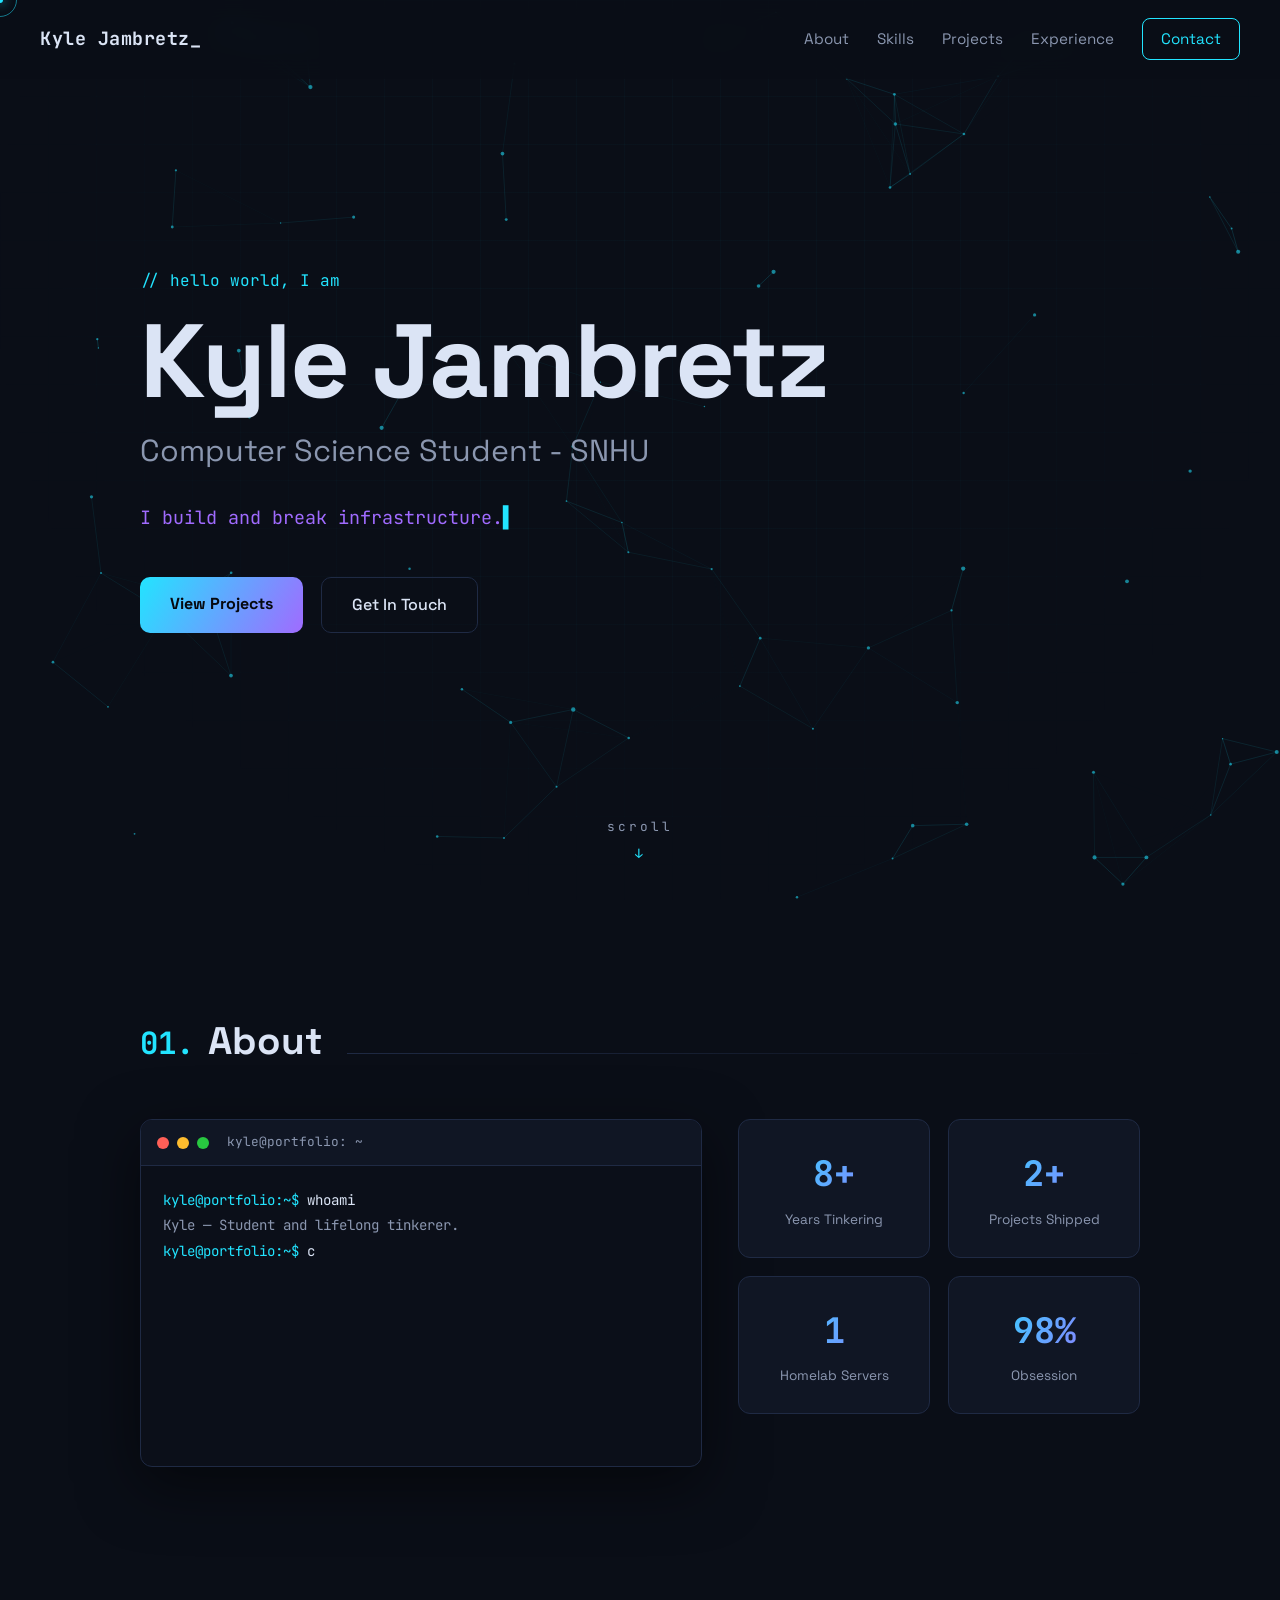
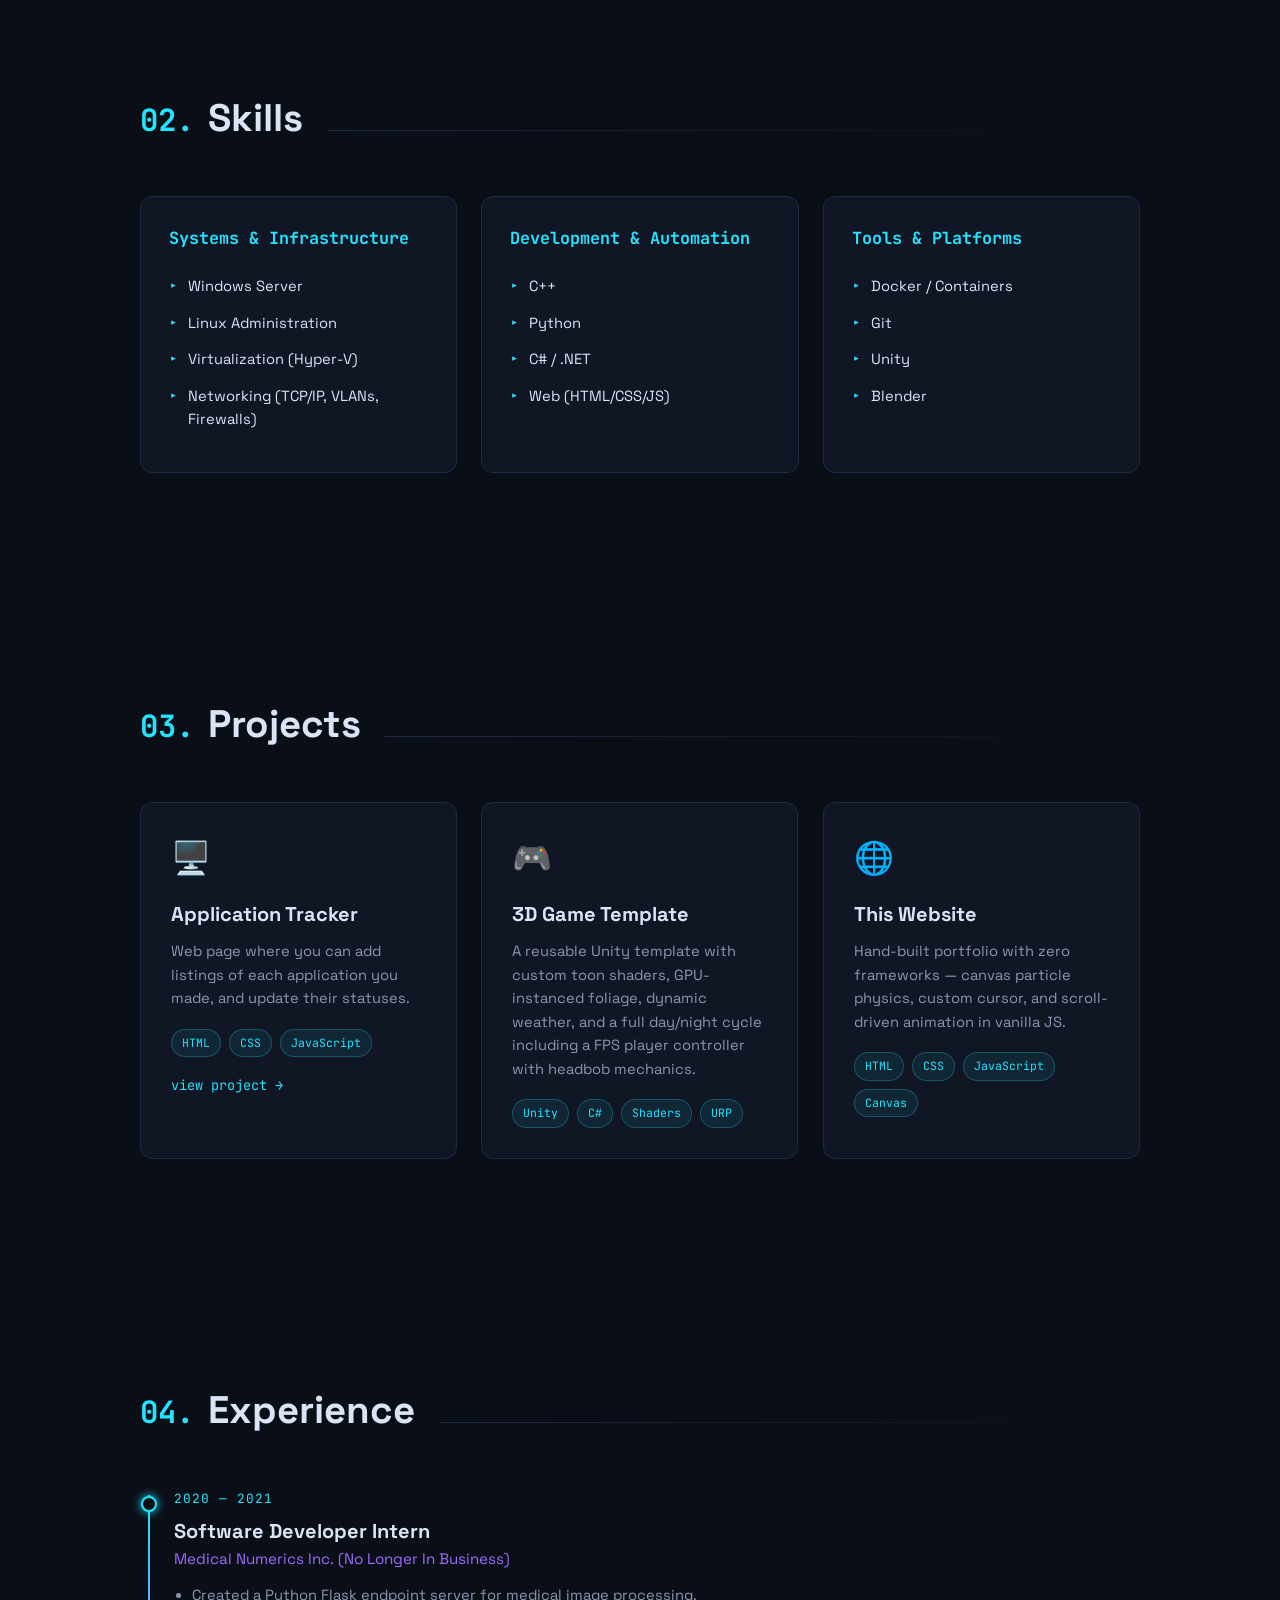
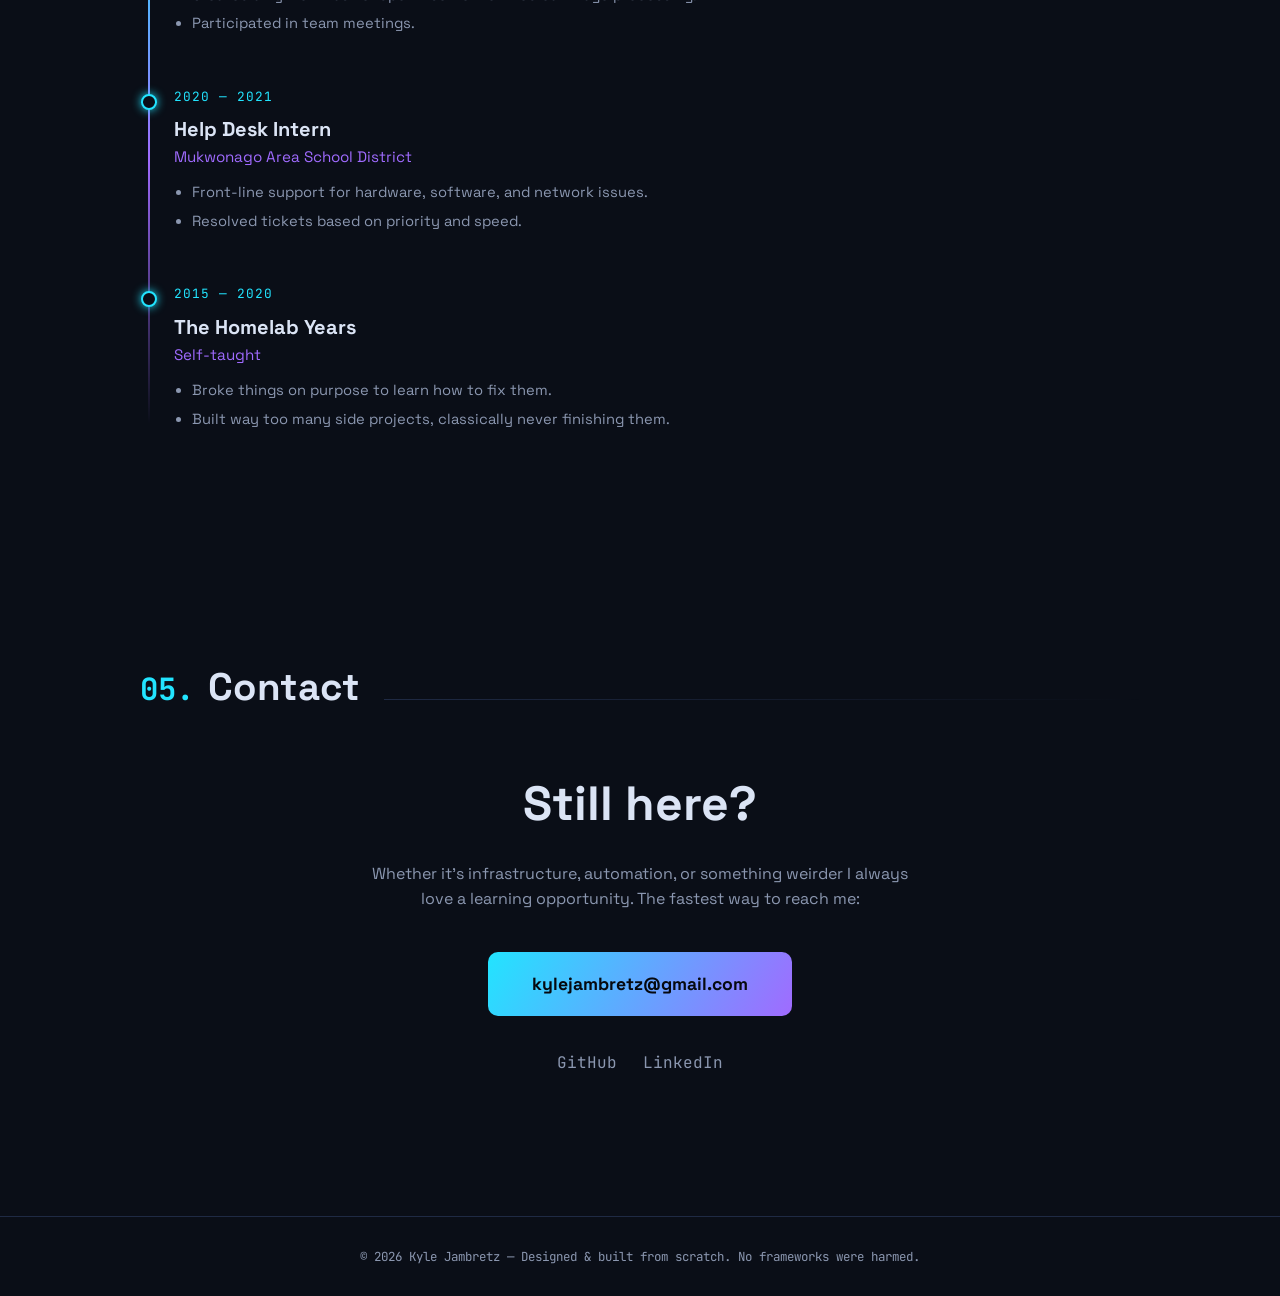
==== index.html @ 8f43ff61 "Fixed project structure" ====
<!DOCTYPE html>
<html lang="en">
<head>
  <meta charset="UTF-8">
  <meta name="viewport" content="width=device-width, initial-scale=1.0">
  <title>Portfolio — IT Student</title>
  <meta name="description" content="IT Student.">
  <link rel="preconnect" href="https://fonts.googleapis.com">
  <link rel="preconnect" href="https://fonts.gstatic.com" crossorigin>
  <link href="https://fonts.googleapis.com/css2?family=Space+Grotesk:wght@400;500;700&family=JetBrains+Mono:wght@400;700&display=swap" rel="stylesheet">
  <link rel="stylesheet" href="css/style.css">
</head>
<body>

  <canvas id="particle-canvas" aria-hidden="true"></canvas>

  <div class="cursor-dot" aria-hidden="true"></div>
  <div class="cursor-ring" aria-hidden="true"></div>

  <div class="scroll-progress" aria-hidden="true"></div>

  <header class="nav">
    <a href="#hero" class="nav__logo glitch" data-text="">&nbsp;</a>
    <nav class="nav__links">
      <a href="#about">About</a>
      <a href="#skills">Skills</a>
      <a href="#projects">Projects</a>
      <a href="#experience">Experience</a>
      <a href="#contact" class="nav__cta">Contact</a>
    </nav>
    <button class="nav__burger" aria-label="Menu"><span></span><span></span><span></span></button>
  </header>

  <main>

    <section id="hero" class="hero">
      <p class="hero__pre mono reveal">// hello world, I am</p>
      <h1 class="hero__name glitch reveal" data-text=""></h1>
      <p class="hero__role reveal"></p>
      <p class="hero__tagline mono reveal"><span id="scramble-text"></span><span class="caret">▌</span></p>
      <div class="hero__actions reveal">
        <a href="#projects" class="btn btn--primary magnetic">View Projects</a>
        <a href="#contact" class="btn btn--ghost magnetic">Get In Touch</a>
      </div>
      <a href="#about" class="hero__scroll-hint mono" aria-label="Scroll down">scroll<span class="hero__arrow">↓</span></a>
    </section>

    <section id="about" class="section">
      <h2 class="section__title reveal"><span class="mono section__num">01.</span> About</h2>
      <div class="about__grid">
        <div class="terminal reveal" id="terminal">
          <div class="terminal__bar">
            <span class="terminal__dot terminal__dot--r"></span>
            <span class="terminal__dot terminal__dot--y"></span>
            <span class="terminal__dot terminal__dot--g"></span>
            <span class="terminal__title mono">kyle@portfolio: ~</span>
          </div>
          <div class="terminal__body mono" id="terminal-body"></div>
        </div>
        <div class="stats reveal" id="stats"></div>
      </div>
    </section>

    <section id="skills" class="section">
      <h2 class="section__title reveal"><span class="mono section__num">02.</span> Skills</h2>
      <div class="skills__grid" id="skills-grid"></div>
    </section>

    <section id="projects" class="section">
      <h2 class="section__title reveal"><span class="mono section__num">03.</span> Projects</h2>
      <div class="projects__grid" id="projects-grid"></div>
    </section>

    <section id="experience" class="section">
      <h2 class="section__title reveal"><span class="mono section__num">04.</span> Experience</h2>
      <div class="timeline" id="timeline"></div>
    </section>

    <section id="contact" class="section section--contact">
      <h2 class="section__title reveal"><span class="mono section__num">05.</span> Contact</h2>
      <h3 class="contact__heading reveal" id="contact-heading"></h3>
      <p class="contact__blurb reveal" id="contact-blurb"></p>
      <a class="btn btn--primary btn--big magnetic reveal" id="contact-email" href="#"></a>
      <div class="contact__links reveal" id="contact-links"></div>
    </section>

  </main>

  <footer class="footer mono" id="footer"></footer>

  <script src="js/data.js"></script>
  <script src="js/main.js"></script>
</body>
</html>
---- css/style.css ----
:root {
  --bg:        #0a0e17;
  --bg-soft:   #101624;   /* cards/panels */
  --bg-softer: #161e30;
  --line:      #1f2a44;   /* borders */
  --text:      #dbe4f5;
  --text-dim:  #8b97b0;
  --accent:    #22e4ff;   /* the cyan */
  --accent-2:  #a06bff;   /* the purple */
  --accent-3:  #ff5c87;   /* only used for the glitch effect */
  --font-main: 'Space Grotesk', system-ui, sans-serif;
  --font-mono: 'JetBrains Mono', ui-monospace, monospace;
  --radius: 12px;
  --max-w: 1080px;
}

* { margin: 0; padding: 0; box-sizing: border-box; }

html { scroll-behavior: smooth; }

body {
  background: var(--bg);
  color: var(--text);
  font-family: var(--font-main);
  line-height: 1.6;
  overflow-x: hidden;
  cursor: none; /* using the custom cursor instead */
}

/* normal cursor on touch devices */
@media (hover: none) {
  body { cursor: auto; }
  .cursor-dot, .cursor-ring { display: none; }
}

.mono { font-family: var(--font-mono); }

a { color: var(--accent); text-decoration: none; }

::selection { background: var(--accent); color: var(--bg); }

/* faint grid overlay in the backgorund, fades out towards the edges */
body::before {
  content: "";
  position: fixed;
  inset: 0;
  pointer-events: none;
  z-index: 1;
  background-image:
    linear-gradient(rgba(34, 228, 255, 0.025) 1px, transparent 1px),
    linear-gradient(90deg, rgba(34, 228, 255, 0.025) 1px, transparent 1px);
  background-size: 48px 48px;
  mask-image: radial-gradient(ellipse at 50% 30%, black 30%, transparent 75%);
  -webkit-mask-image: radial-gradient(ellipse at 50% 30%, black 30%, transparent 75%);
}

#particle-canvas {
  position: fixed;
  inset: 0;
  z-index: 0;
}

main, .nav, .footer { position: relative; z-index: 2; }

/* cursor */
.cursor-dot, .cursor-ring {
  position: fixed;
  top: 0; left: 0;
  pointer-events: none;
  z-index: 9999;
  border-radius: 50%;
  transform: translate(-50%, -50%);
}
.cursor-dot {
  width: 6px; height: 6px;
  background: var(--accent);
  box-shadow: 0 0 12px var(--accent);
}
.cursor-ring {
  width: 34px; height: 34px;
  border: 1px solid rgba(34, 228, 255, 0.5);
  transition: width .25s ease, height .25s ease, border-color .25s ease, background .25s ease;
}
.cursor-ring.is-hovering {
  width: 56px; height: 56px;
  border-color: var(--accent-2);
  background: rgba(160, 107, 255, 0.08);
}

.scroll-progress {
  position: fixed;
  top: 0; left: 0;
  height: 3px;
  width: 0%;
  z-index: 100;
  background: linear-gradient(90deg, var(--accent), var(--accent-2));
  box-shadow: 0 0 10px var(--accent);
}

/* nav */
.nav {
  position: fixed;
  top: 0; left: 0; right: 0;
  z-index: 50;
  display: flex;
  align-items: center;
  justify-content: space-between;
  padding: 18px 40px;
  background: rgba(10, 14, 23, 0.72);
  backdrop-filter: blur(12px);
  border-bottom: 1px solid transparent;
  transition: border-color .3s ease;
}
.nav.is-scrolled { border-bottom-color: var(--line); }

.nav__logo {
  font-family: var(--font-mono);
  font-weight: 700;
  font-size: 1.15rem;
  color: var(--text);
  letter-spacing: .5px;
}

.nav__links { display: flex; gap: 28px; align-items: center; }
.nav__links a {
  color: var(--text-dim);
  font-size: .95rem;
  transition: color .2s ease;
}
.nav__links a:hover { color: var(--accent); }

.nav__cta {
  padding: 8px 18px;
  border: 1px solid var(--accent);
  border-radius: 8px;
  color: var(--accent) !important;
  transition: background .2s ease, box-shadow .2s ease;
}
.nav__cta:hover {
  background: rgba(34, 228, 255, 0.1);
  box-shadow: 0 0 18px rgba(34, 228, 255, 0.35);
}

.nav__burger { display: none; }

/* hero */
.hero {
  min-height: 100vh;
  display: flex;
  flex-direction: column;
  justify-content: center;
  padding: 0 40px;
  max-width: var(--max-w);
  margin: 0 auto;
  position: relative;
}

.hero__pre { color: var(--accent); margin-bottom: 14px; font-size: 1rem; }

.hero__name {
  font-size: clamp(3rem, 9vw, 6.5rem);
  font-weight: 700;
  line-height: 1.05;
  letter-spacing: -2px;
}

.hero__role {
  font-size: clamp(1.2rem, 3vw, 1.9rem);
  color: var(--text-dim);
  margin-top: 10px;
}

.hero__tagline {
  margin-top: 28px;
  font-size: clamp(.95rem, 2vw, 1.15rem);
  color: var(--accent-2);
  min-height: 1.6em; /* stops the layout jumping while the text scrambles */
}

.caret { animation: blink 1s step-end infinite; color: var(--accent); }
@keyframes blink { 50% { opacity: 0; } }

.hero__actions { display: flex; gap: 18px; margin-top: 44px; flex-wrap: wrap; }

.hero__scroll-hint {
  position: absolute;
  bottom: 36px;
  left: 50%;
  transform: translateX(-50%);
  color: var(--text-dim);
  font-size: .8rem;
  letter-spacing: 3px;
  display: flex;
  flex-direction: column;
  align-items: center;
  gap: 6px;
}
.hero__arrow { animation: bob 1.6s ease-in-out infinite; color: var(--accent); }
@keyframes bob { 50% { transform: translateY(7px); } }

/* glitch on hover, two clipped copies of the text offset in different colors */
.glitch { position: relative; display: inline-block; }
.glitch::before, .glitch::after {
  content: attr(data-text);
  position: absolute;
  inset: 0;
  opacity: 0;
  pointer-events: none;
}
.glitch:hover::before {
  opacity: .85;
  color: var(--accent);
  animation: glitch-a .32s steps(2) infinite;
}
.glitch:hover::after {
  opacity: .85;
  color: var(--accent-3);
  animation: glitch-b .32s steps(2) infinite reverse;
}
@keyframes glitch-a {
  0%   { clip-path: inset(20% 0 60% 0); transform: translate(-4px, -2px); }
  50%  { clip-path: inset(60% 0 10% 0); transform: translate(4px, 2px); }
  100% { clip-path: inset(40% 0 40% 0); transform: translate(-2px, 1px); }
}
@keyframes glitch-b {
  0%   { clip-path: inset(50% 0 30% 0); transform: translate(4px, 2px); }
  50%  { clip-path: inset(10% 0 70% 0); transform: translate(-4px, -2px); }
  100% { clip-path: inset(30% 0 50% 0); transform: translate(2px, -1px); }
}

/* buttons */
.btn {
  display: inline-block;
  padding: 14px 30px;
  border-radius: 10px;
  font-weight: 500;
  font-size: 1rem;
  transition: transform .15s ease, box-shadow .25s ease, background .25s ease;
  will-change: transform;
}
.btn--primary {
  background: linear-gradient(120deg, var(--accent), var(--accent-2));
  color: #06090f;
  font-weight: 700;
}
.btn--primary:hover { box-shadow: 0 0 28px rgba(34, 228, 255, 0.45); }
.btn--ghost {
  border: 1px solid var(--line);
  color: var(--text);
}
.btn--ghost:hover { border-color: var(--accent); color: var(--accent); }
.btn--big { padding: 18px 44px; font-size: 1.1rem; }

/* sections */
.section {
  max-width: var(--max-w);
  margin: 0 auto;
  padding: 110px 40px;
}

.section__title {
  font-size: clamp(1.7rem, 4vw, 2.4rem);
  margin-bottom: 48px;
  display: flex;
  align-items: baseline;
  gap: 14px;
}
.section__title::after {
  content: "";
  flex: 1;
  height: 1px;
  background: linear-gradient(90deg, var(--line), transparent);
  margin-left: 10px;
}
.section__num { color: var(--accent); font-size: .8em; }

/* fade in when scrolled into view, js adds is-visible */
.reveal {
  opacity: 0;
  transform: translateY(28px);
  transition: opacity .7s ease, transform .7s ease;
}
.reveal.is-visible { opacity: 1; transform: none; }

/* about - terminal + stat cards */
.about__grid {
  display: grid;
  grid-template-columns: 1.4fr 1fr;
  gap: 36px;
  align-items: start;
}

.terminal {
  background: #0b0f19;
  border: 1px solid var(--line);
  border-radius: var(--radius);
  overflow: hidden;
  box-shadow: 0 18px 60px rgba(0, 0, 0, 0.5);
}
.terminal__bar {
  display: flex;
  align-items: center;
  gap: 8px;
  padding: 12px 16px;
  background: var(--bg-soft);
  border-bottom: 1px solid var(--line);
}
.terminal__dot { width: 12px; height: 12px; border-radius: 50%; }
.terminal__dot--r { background: #ff5f57; }
.terminal__dot--y { background: #febc2e; }
.terminal__dot--g { background: #28c840; }
.terminal__title { margin-left: 10px; color: var(--text-dim); font-size: .8rem; }

.terminal__body {
  padding: 22px;
  font-size: .88rem;
  min-height: 300px;
  line-height: 1.8;
}
.terminal__body .t-prompt { color: var(--accent); }
.terminal__body .t-cmd    { color: var(--text); }
.terminal__body .t-out    { color: var(--text-dim); display: block; }

.stats {
  display: grid;
  grid-template-columns: 1fr 1fr;
  gap: 18px;
}
.stat {
  background: var(--bg-soft);
  border: 1px solid var(--line);
  border-radius: var(--radius);
  padding: 26px 20px;
  text-align: center;
  transition: border-color .25s ease, transform .25s ease;
}
.stat:hover { border-color: var(--accent); transform: translateY(-4px); }
.stat__value {
  font-family: var(--font-mono);
  font-size: 2.2rem;
  font-weight: 700;
  background: linear-gradient(120deg, var(--accent), var(--accent-2));
  -webkit-background-clip: text;
  background-clip: text;
  color: transparent;
}
.stat__label { color: var(--text-dim); font-size: .85rem; margin-top: 6px; }

/* skills */
.skills__grid {
  display: grid;
  grid-template-columns: repeat(auto-fit, minmax(290px, 1fr));
  gap: 24px;
}

.skill-group {
  background: var(--bg-soft);
  border: 1px solid var(--line);
  border-radius: var(--radius);
  padding: 28px;
  transition: border-color .25s ease;
}
.skill-group:hover { border-color: var(--accent-2); }
.skill-group__title {
  font-size: 1.05rem;
  margin-bottom: 22px;
  color: var(--accent);
  font-family: var(--font-mono);
}

.skill {
  display: flex;
  align-items: baseline;
  gap: 10px;
  font-size: .92rem;
  margin-bottom: 12px;
}
.skill__marker { color: var(--accent); }

/* project cards */
.projects__grid {
  display: grid;
  grid-template-columns: repeat(auto-fit, minmax(300px, 1fr));
  gap: 24px;
}

.card {
  position: relative;
  background: var(--bg-soft);
  border: 1px solid var(--line);
  border-radius: var(--radius);
  padding: 30px;
  overflow: hidden;
  transform-style: preserve-3d;
  transition: border-color .25s ease, box-shadow .25s ease;
  will-change: transform;
}
.card:hover {
  border-color: var(--accent);
  box-shadow: 0 20px 50px rgba(0, 0, 0, 0.45), 0 0 30px rgba(34, 228, 255, 0.08);
}

/* the light spot that follows the mouse, js sets left/top */
.card__glare {
  position: absolute;
  width: 240px; height: 240px;
  border-radius: 50%;
  background: radial-gradient(circle, rgba(34, 228, 255, 0.14), transparent 65%);
  pointer-events: none;
  transform: translate(-50%, -50%);
  opacity: 0;
  transition: opacity .3s ease;
}
.card:hover .card__glare { opacity: 1; }

.card__icon { font-size: 2rem; }
.card__title { font-size: 1.25rem; margin: 14px 0 10px; }
.card__desc { color: var(--text-dim); font-size: .92rem; }

.card__tags { display: flex; flex-wrap: wrap; gap: 8px; margin-top: 18px; }
.card__tag {
  font-family: var(--font-mono);
  font-size: .72rem;
  color: var(--accent);
  background: rgba(34, 228, 255, 0.08);
  border: 1px solid rgba(34, 228, 255, 0.25);
  padding: 4px 10px;
  border-radius: 20px;
}

.card__link {
  display: inline-block;
  margin-top: 18px;
  font-family: var(--font-mono);
  font-size: .85rem;
}
.card__link:hover { text-decoration: underline; }

/* experience timeline */
.timeline {
  position: relative;
  padding-left: 34px;
}
.timeline::before {
  content: "";
  position: absolute;
  left: 8px; top: 6px; bottom: 6px;
  width: 2px;
  background: linear-gradient(180deg, var(--accent), var(--accent-2), transparent);
}

.tl-item { position: relative; padding-bottom: 46px; }
.tl-item:last-child { padding-bottom: 0; }
.tl-item::before {
  /* the dot on the line */
  content: "";
  position: absolute;
  left: -33px; top: 7px;
  width: 12px; height: 12px;
  border-radius: 50%;
  background: var(--bg);
  border: 2px solid var(--accent);
  box-shadow: 0 0 10px var(--accent);
}

.tl-item__period {
  font-family: var(--font-mono);
  font-size: .8rem;
  color: var(--accent);
  letter-spacing: 1px;
}
.tl-item__title { font-size: 1.25rem; margin-top: 6px; }
.tl-item__place { color: var(--accent-2); font-size: .95rem; }
.tl-item__points { margin-top: 12px; padding-left: 18px; color: var(--text-dim); font-size: .92rem; }
.tl-item__points li { margin-bottom: 5px; }

/* contact + footer */
.section--contact { text-align: center; padding-bottom: 140px; }
.contact__heading { font-size: clamp(1.8rem, 5vw, 3rem); margin-bottom: 18px; }
.contact__blurb {
  color: var(--text-dim);
  max-width: 560px;
  margin: 0 auto 40px;
}
.contact__links {
  display: flex;
  justify-content: center;
  gap: 26px;
  margin-top: 34px;
}
.contact__links a {
  font-family: var(--font-mono);
  color: var(--text-dim);
  transition: color .2s ease;
}
.contact__links a:hover { color: var(--accent); }

.footer {
  text-align: center;
  padding: 30px;
  color: var(--text-dim);
  font-size: .78rem;
  border-top: 1px solid var(--line);
}

/* mobile */
@media (max-width: 860px) {
  .about__grid { grid-template-columns: 1fr; }
}

@media (max-width: 680px) {
  .nav { padding: 14px 20px; }
  .nav__links {
    position: fixed;
    inset: 0;
    background: rgba(10, 14, 23, 0.97);
    flex-direction: column;
    justify-content: center;
    gap: 34px;
    font-size: 1.3rem;
    transform: translateX(100%);
    transition: transform .3s ease;
  }
  .nav__links.is-open { transform: none; }

  .nav__burger {
    display: flex;
    flex-direction: column;
    gap: 5px;
    background: none;
    border: none;
    cursor: pointer;
    z-index: 60;
    padding: 6px;
  }
  .nav__burger span {
    width: 24px; height: 2px;
    background: var(--text);
    transition: transform .3s ease, opacity .3s ease;
  }
  .nav__burger.is-open span:nth-child(1) { transform: translateY(7px) rotate(45deg); }
  .nav__burger.is-open span:nth-child(2) { opacity: 0; }
  .nav__burger.is-open span:nth-child(3) { transform: translateY(-7px) rotate(-45deg); }

  .section { padding: 80px 20px; }
  .hero { padding: 0 20px; }
}

@media (prefers-reduced-motion: reduce) {
  *, *::before, *::after {
    animation-duration: .01ms !important;
    transition-duration: .01ms !important;
  }
  .reveal { opacity: 1; transform: none; }
  html { scroll-behavior: auto; }
}
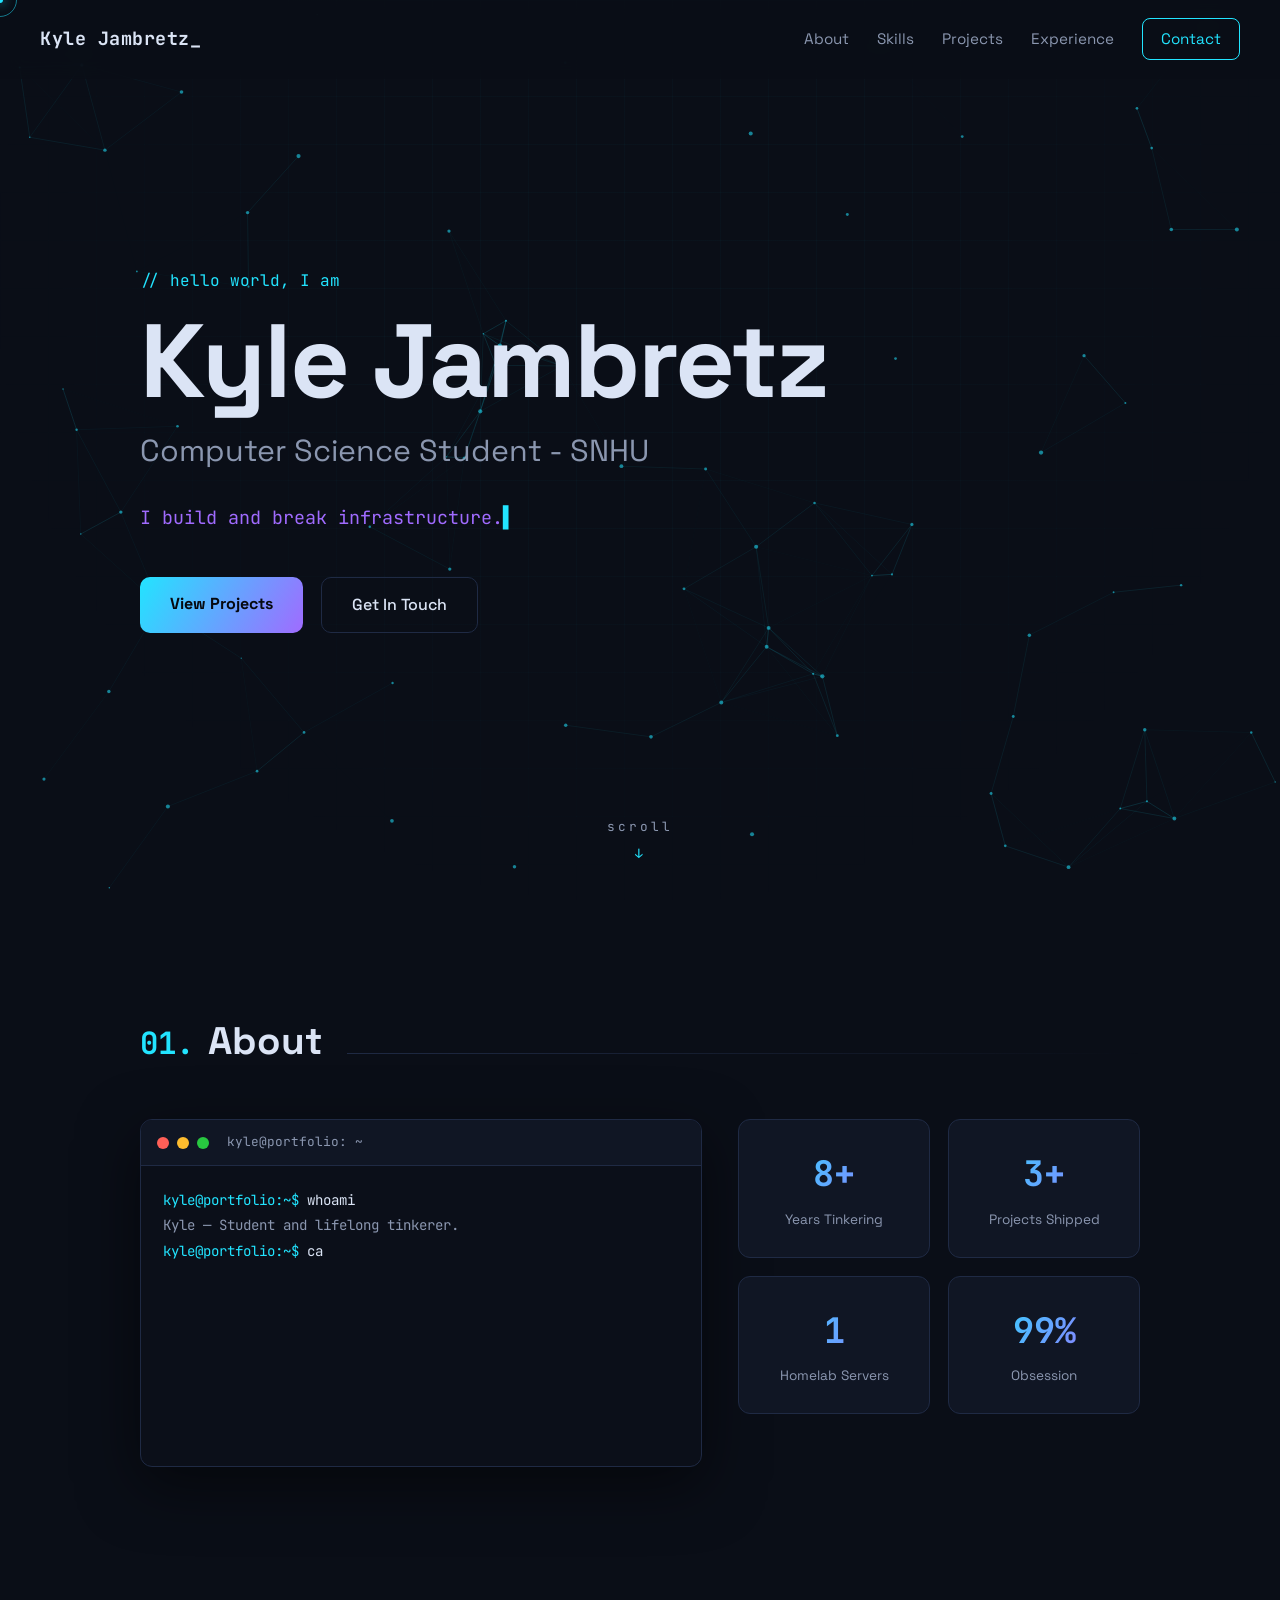
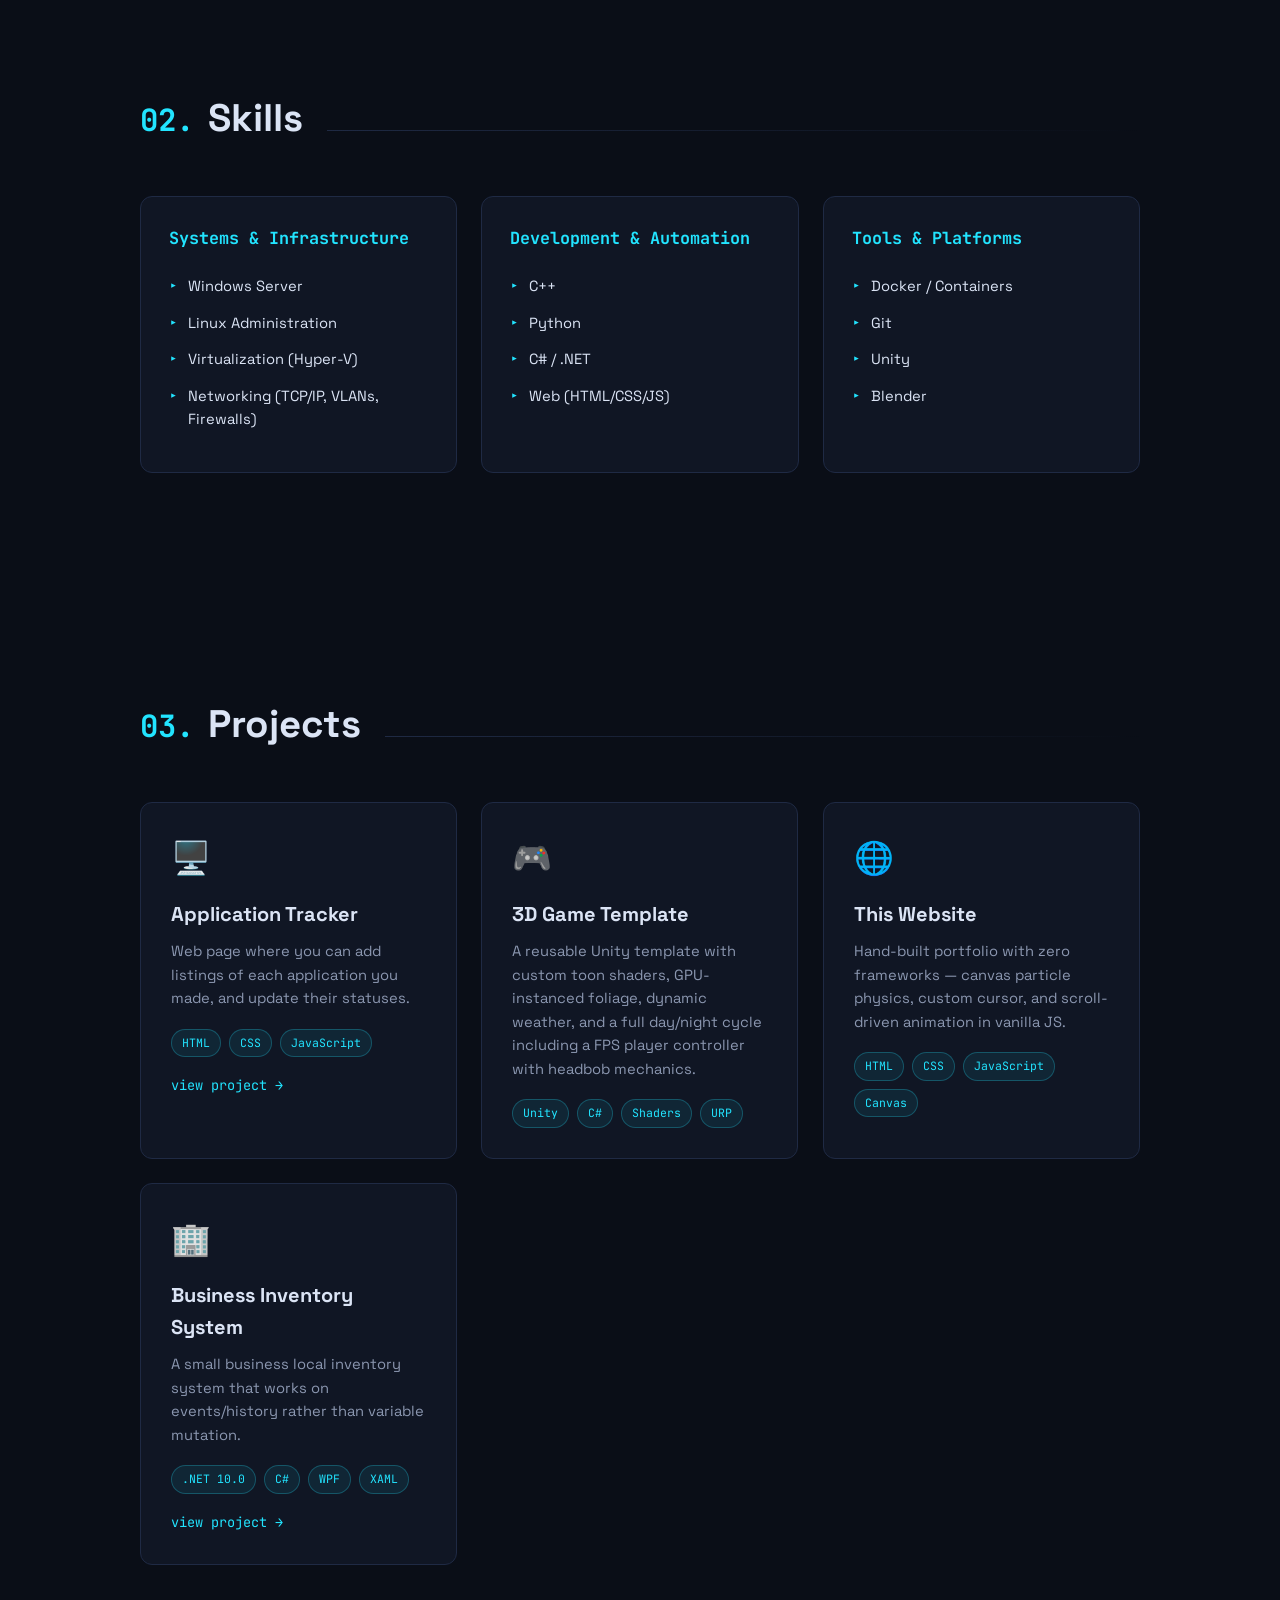
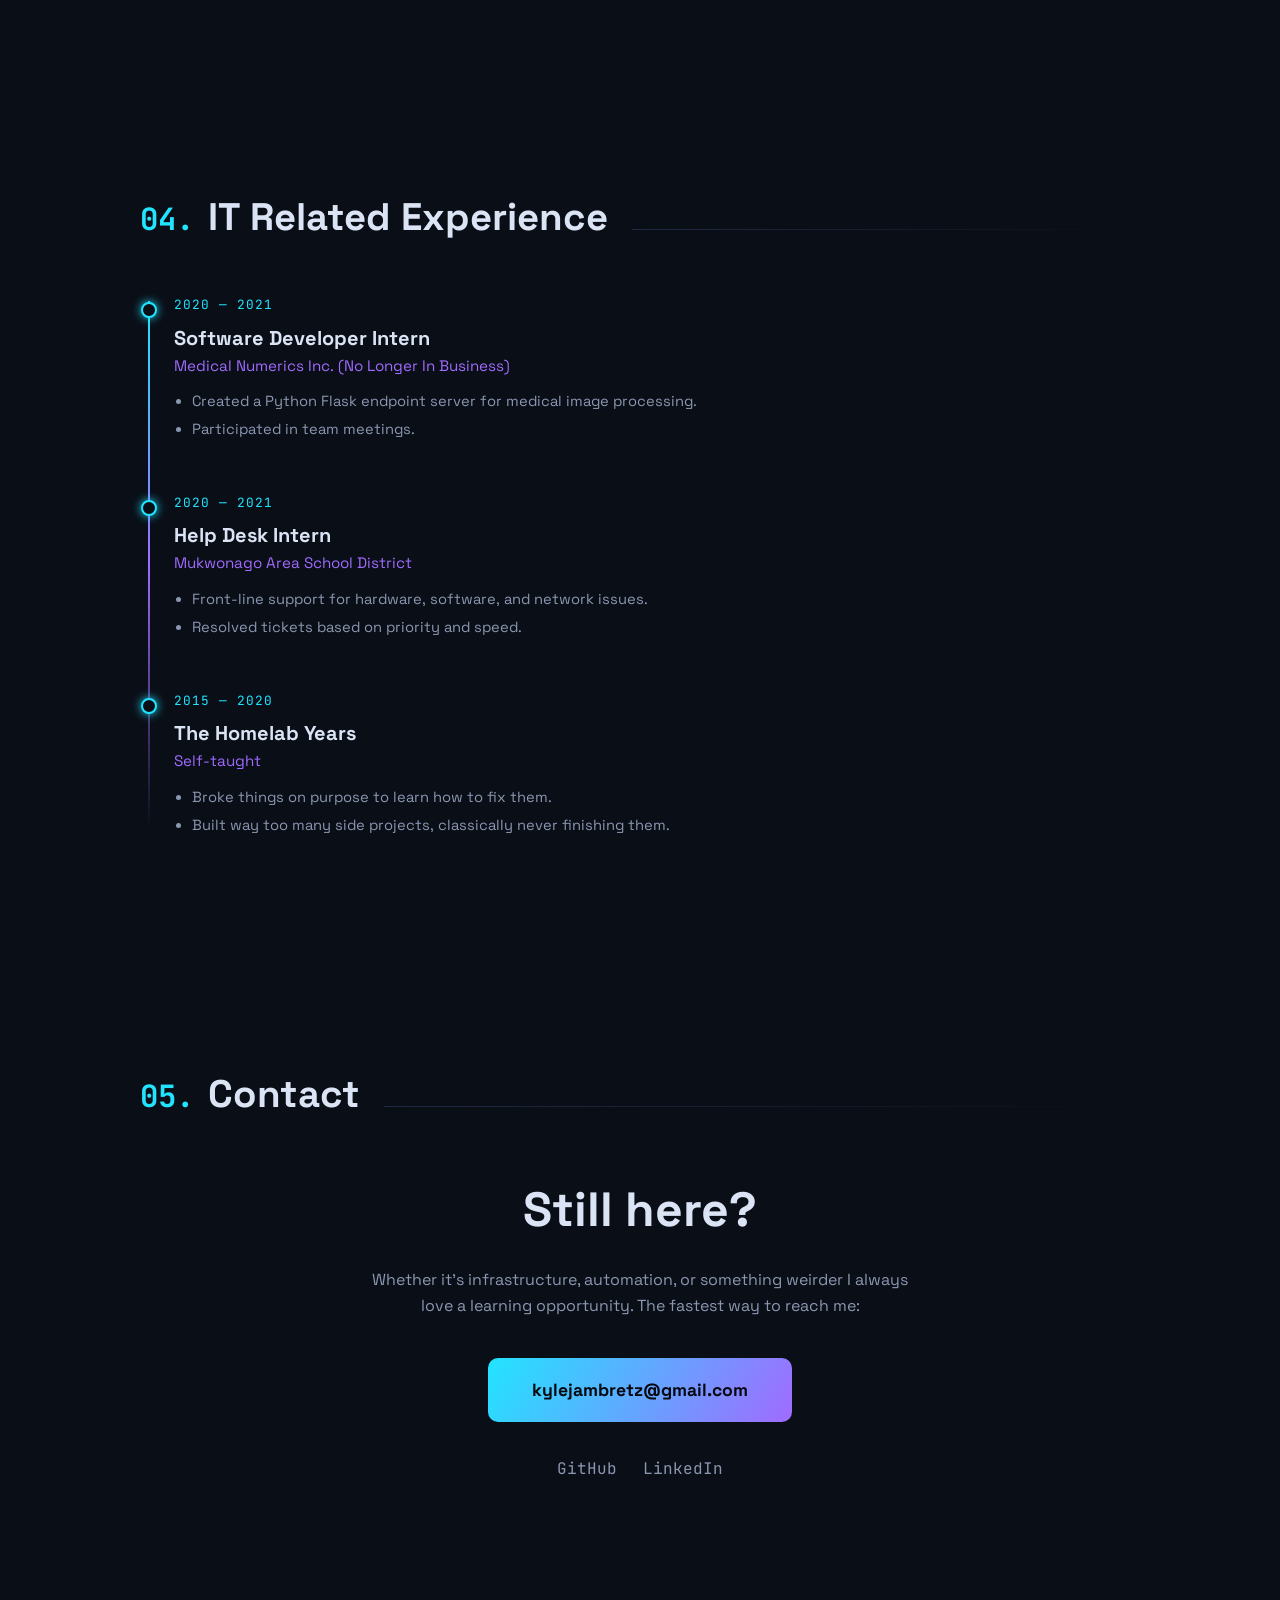
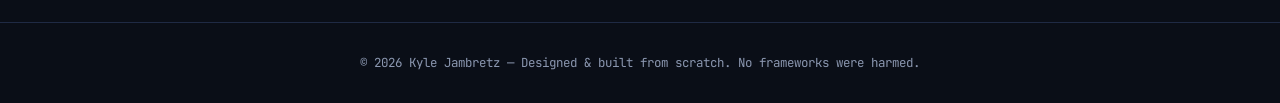
==== commit a7e1ce6f: "Update experience section title to include 'IT Related'" ====
--- a/index.html
+++ b/index.html
@@ -72,7 +72,7 @@
     </section>
 
     <section id="experience" class="section">
-      <h2 class="section__title reveal"><span class="mono section__num">04.</span> Experience</h2>
+      <h2 class="section__title reveal"><span class="mono section__num">04.</span> IT Related Experience</h2>
       <div class="timeline" id="timeline"></div>
     </section>
 
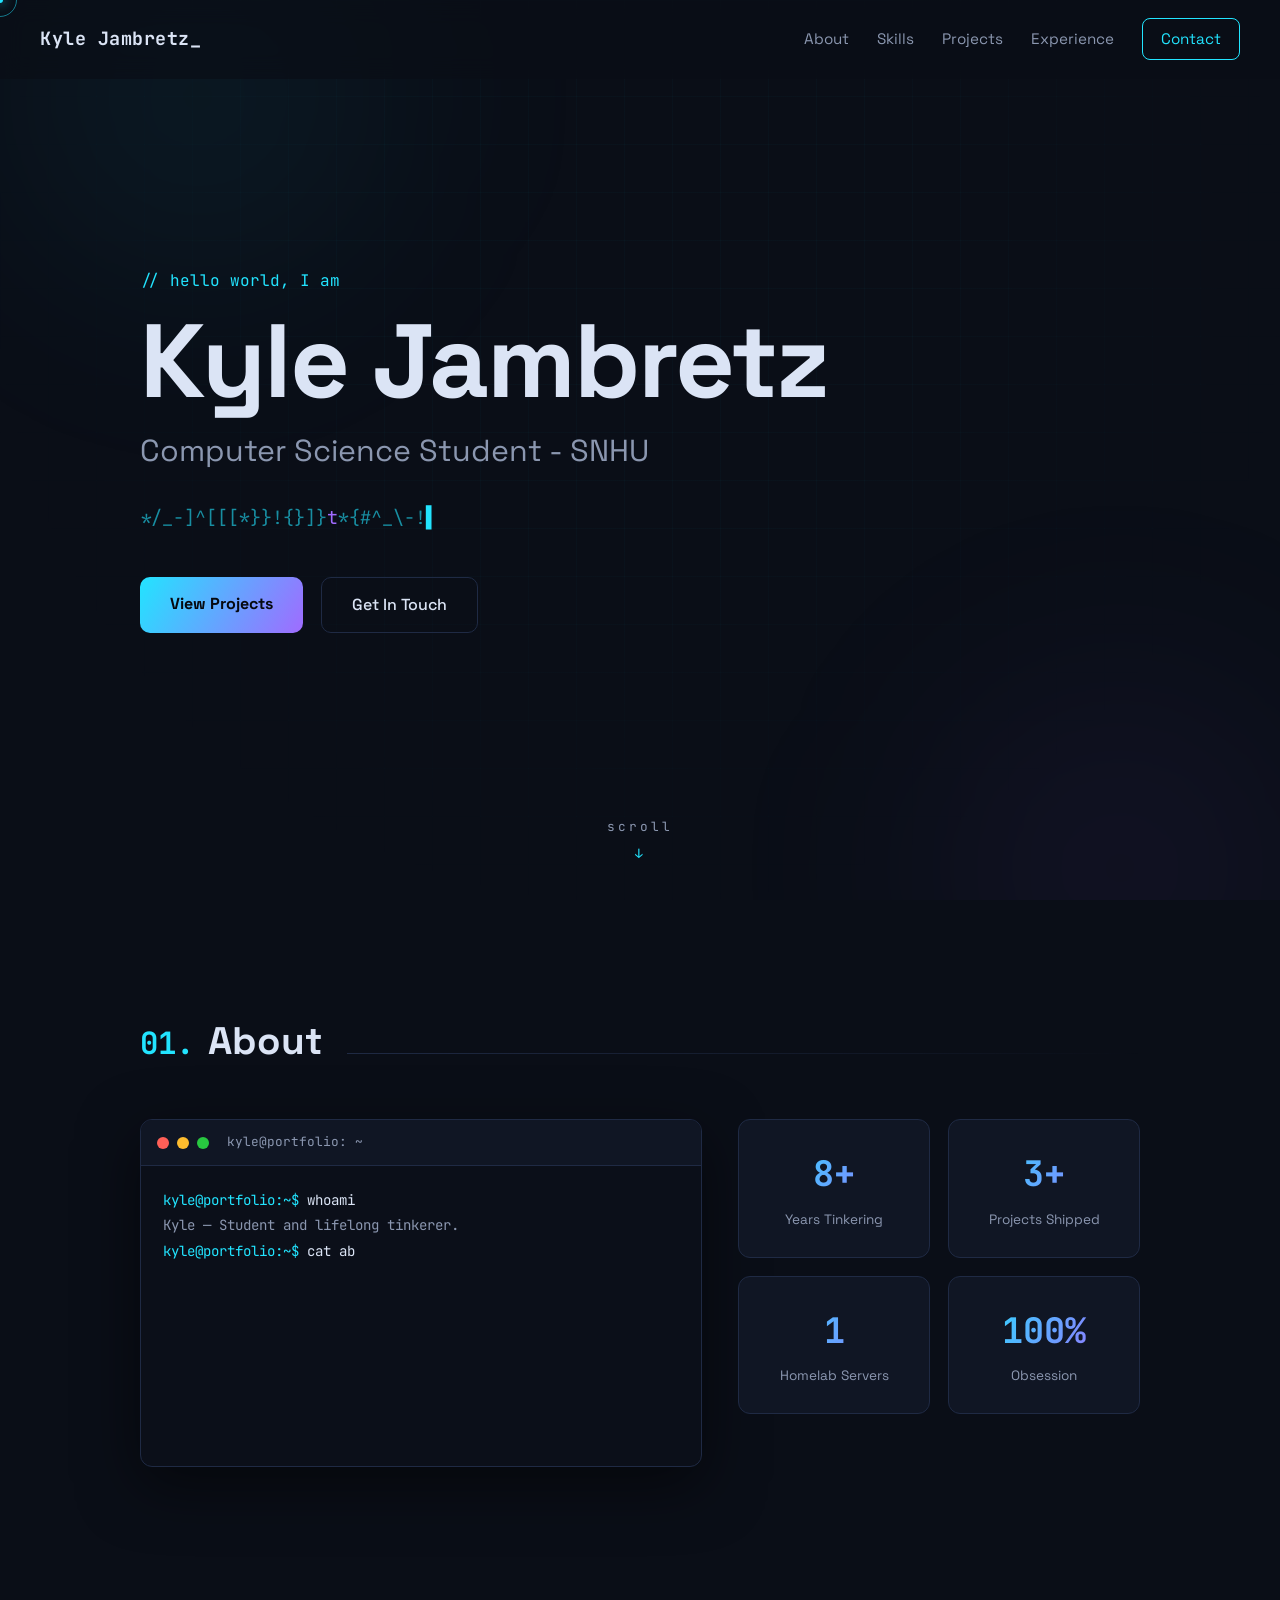
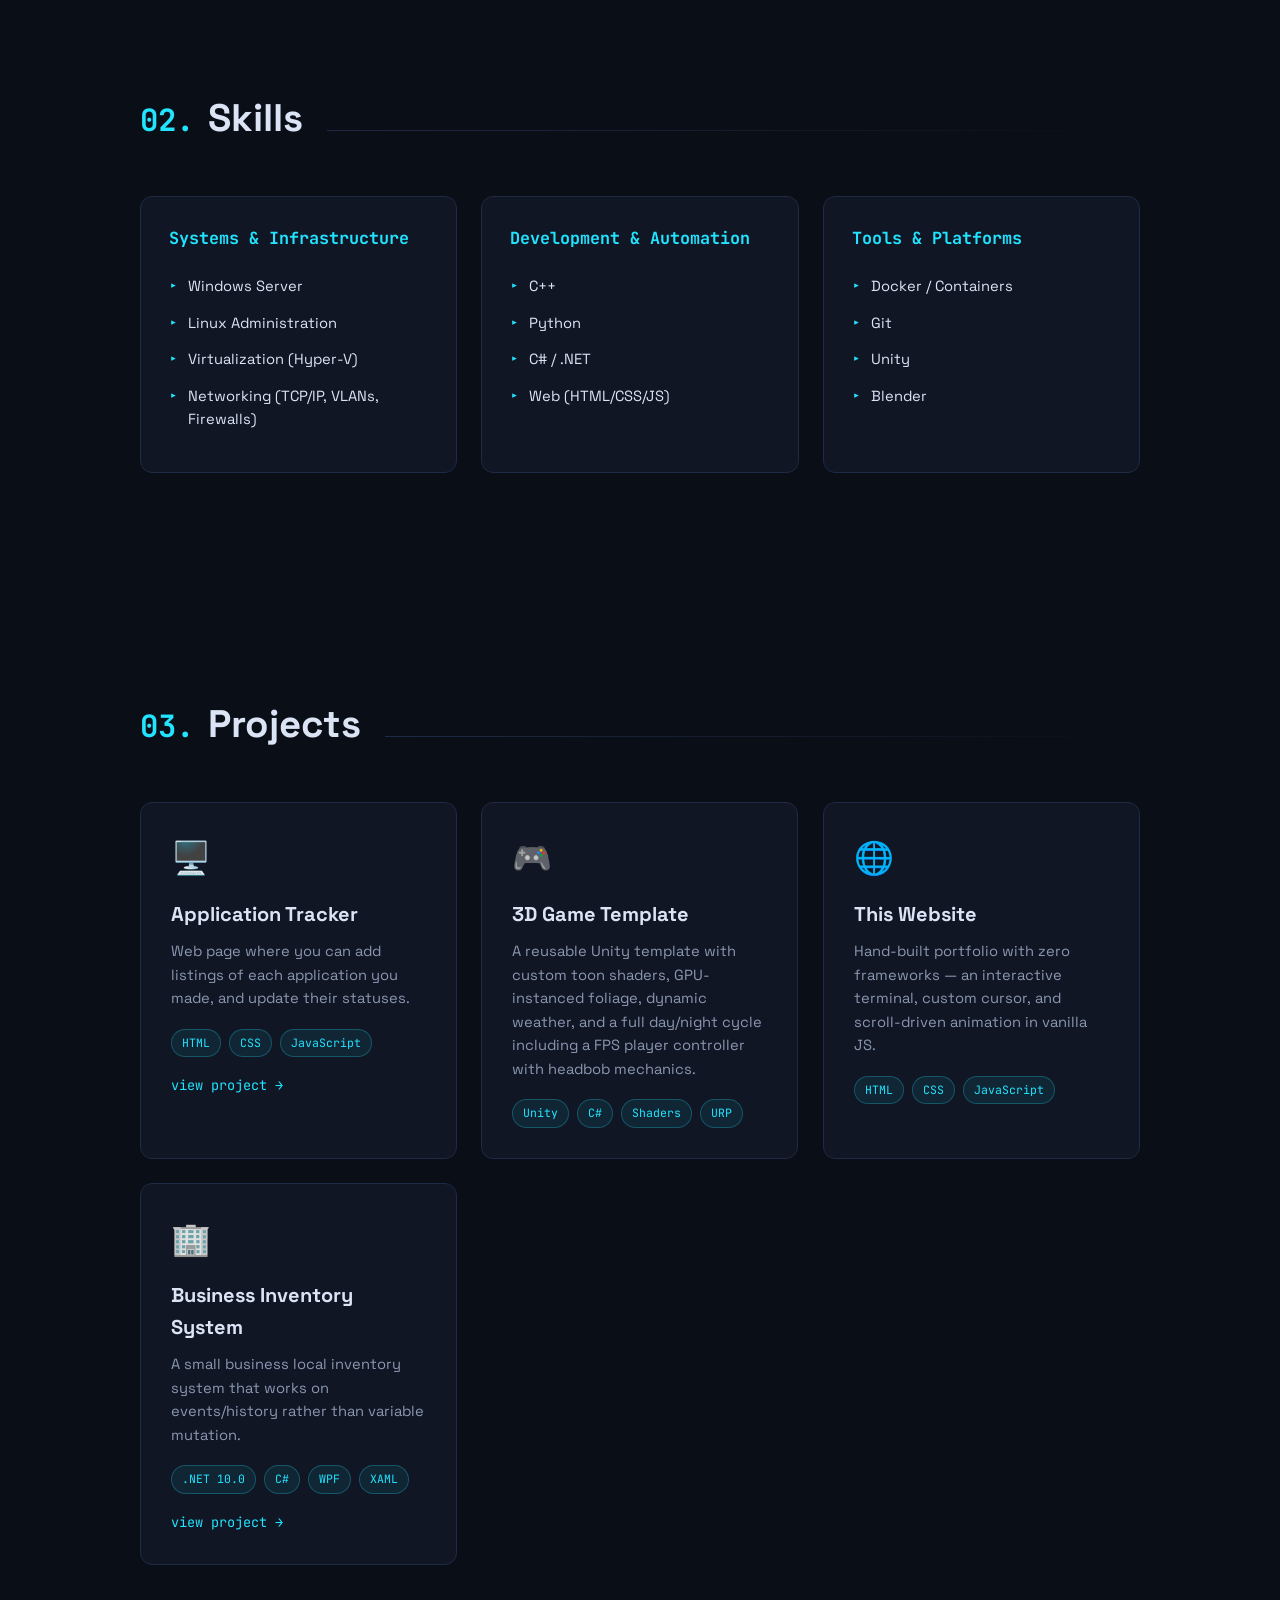
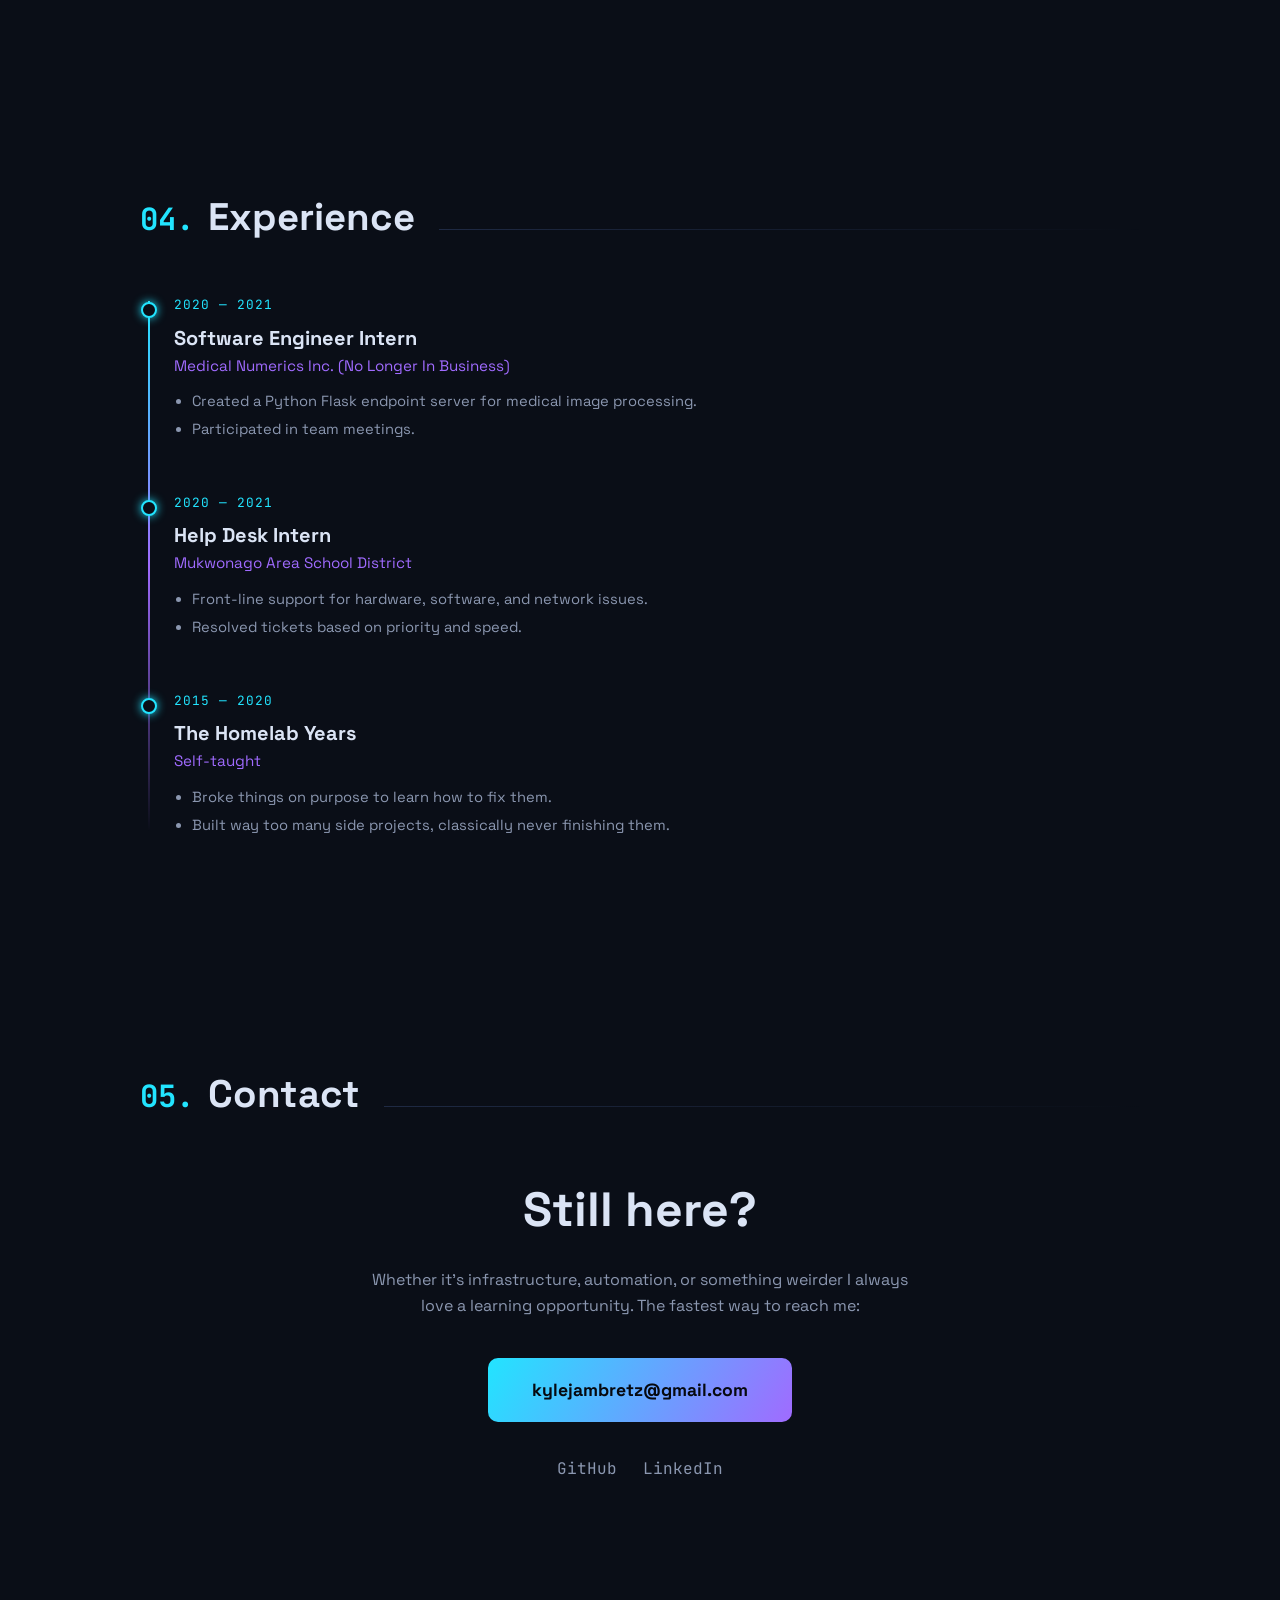
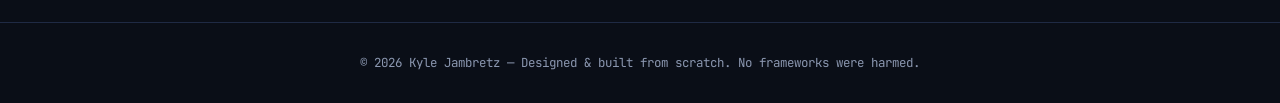
==== commit 976965f4: "Changed background; Added console functionality" ====
--- a/index.html
+++ b/index.html
@@ -8,11 +8,12 @@
   <link rel="preconnect" href="https://fonts.googleapis.com">
   <link rel="preconnect" href="https://fonts.gstatic.com" crossorigin>
   <link href="https://fonts.googleapis.com/css2?family=Space+Grotesk:wght@400;500;700&family=JetBrains+Mono:wght@400;700&display=swap" rel="stylesheet">
-  <link rel="stylesheet" href="css/style.css">
+  <link rel="stylesheet" href="css/style.css?v=2">
 </head>
 <body>
 
-  <canvas id="particle-canvas" aria-hidden="true"></canvas>
+  <div class="bg-glow" aria-hidden="true"></div>
+  <canvas id="pulse-canvas" aria-hidden="true"></canvas>
 
   <div class="cursor-dot" aria-hidden="true"></div>
   <div class="cursor-ring" aria-hidden="true"></div>
@@ -72,7 +73,7 @@
     </section>
 
     <section id="experience" class="section">
-      <h2 class="section__title reveal"><span class="mono section__num">04.</span> IT Related Experience</h2>
+      <h2 class="section__title reveal"><span class="mono section__num">04.</span> Experience</h2>
       <div class="timeline" id="timeline"></div>
     </section>
 
@@ -88,7 +89,7 @@
 
   <footer class="footer mono" id="footer"></footer>
 
-  <script src="js/data.js"></script>
-  <script src="js/main.js"></script>
+  <script src="js/data.js?v=2"></script>
+  <script src="js/main.js?v=2"></script>
 </body>
 </html>
--- a/css/style.css
+++ b/css/style.css
@@ -54,10 +54,47 @@
   -webkit-mask-image: radial-gradient(ellipse at 50% 30%, black 30%, transparent 75%);
 }
 
-#particle-canvas {
+/* ambient background: two big soft color glows drifting very slowly */
+.bg-glow {
   position: fixed;
   inset: 0;
   z-index: 0;
+  pointer-events: none;
+  overflow: hidden;
+}
+.bg-glow::before, .bg-glow::after {
+  content: "";
+  position: absolute;
+  width: 55vmax; height: 55vmax;
+  border-radius: 50%;
+  filter: blur(90px);
+  will-change: transform;
+}
+.bg-glow::before {
+  top: -20vmax; left: -12vmax;
+  background: radial-gradient(circle, rgba(34, 228, 255, 0.07), transparent 60%);
+  animation: drift-a 40s ease-in-out infinite alternate;
+}
+.bg-glow::after {
+  bottom: -25vmax; right: -15vmax;
+  background: radial-gradient(circle, rgba(160, 107, 255, 0.07), transparent 60%);
+  animation: drift-b 50s ease-in-out infinite alternate;
+}
+@keyframes drift-a {
+  to { transform: translate(10vmax, 8vmax) scale(1.15); }
+}
+@keyframes drift-b {
+  to { transform: translate(-8vmax, -10vmax) scale(1.1); }
+}
+
+/* pulses travel on the grid, so they share its edge fade-out mask */
+#pulse-canvas {
+  position: fixed;
+  inset: 0;
+  z-index: 1;
+  pointer-events: none;
+  mask-image: radial-gradient(ellipse at 50% 30%, black 30%, transparent 75%);
+  -webkit-mask-image: radial-gradient(ellipse at 50% 30%, black 30%, transparent 75%);
 }
 
 main, .nav, .footer { position: relative; z-index: 2; }
@@ -315,11 +352,31 @@
   padding: 22px;
   font-size: .88rem;
   min-height: 300px;
+  max-height: 420px;
+  overflow-y: auto;
+  overflow-x: hidden;
   line-height: 1.8;
-}
+  scrollbar-width: thin;
+  scrollbar-color: var(--line) transparent;
+}
+.terminal__body .t-out { overflow-wrap: anywhere; }
 .terminal__body .t-prompt { color: var(--accent); }
 .terminal__body .t-cmd    { color: var(--text); }
 .terminal__body .t-out    { color: var(--text-dim); display: block; }
+.terminal__body .t-hint   { font-style: italic; opacity: .6; }
+
+/* the live prompt once the intro script finishes */
+.t-input-line { display: flex; align-items: baseline; }
+.t-input {
+  flex: 1;
+  background: none;
+  border: none;
+  outline: none;
+  color: var(--text);
+  font: inherit;
+  caret-color: var(--accent);
+  padding: 0;
+}
 
 .stats {
   display: grid;
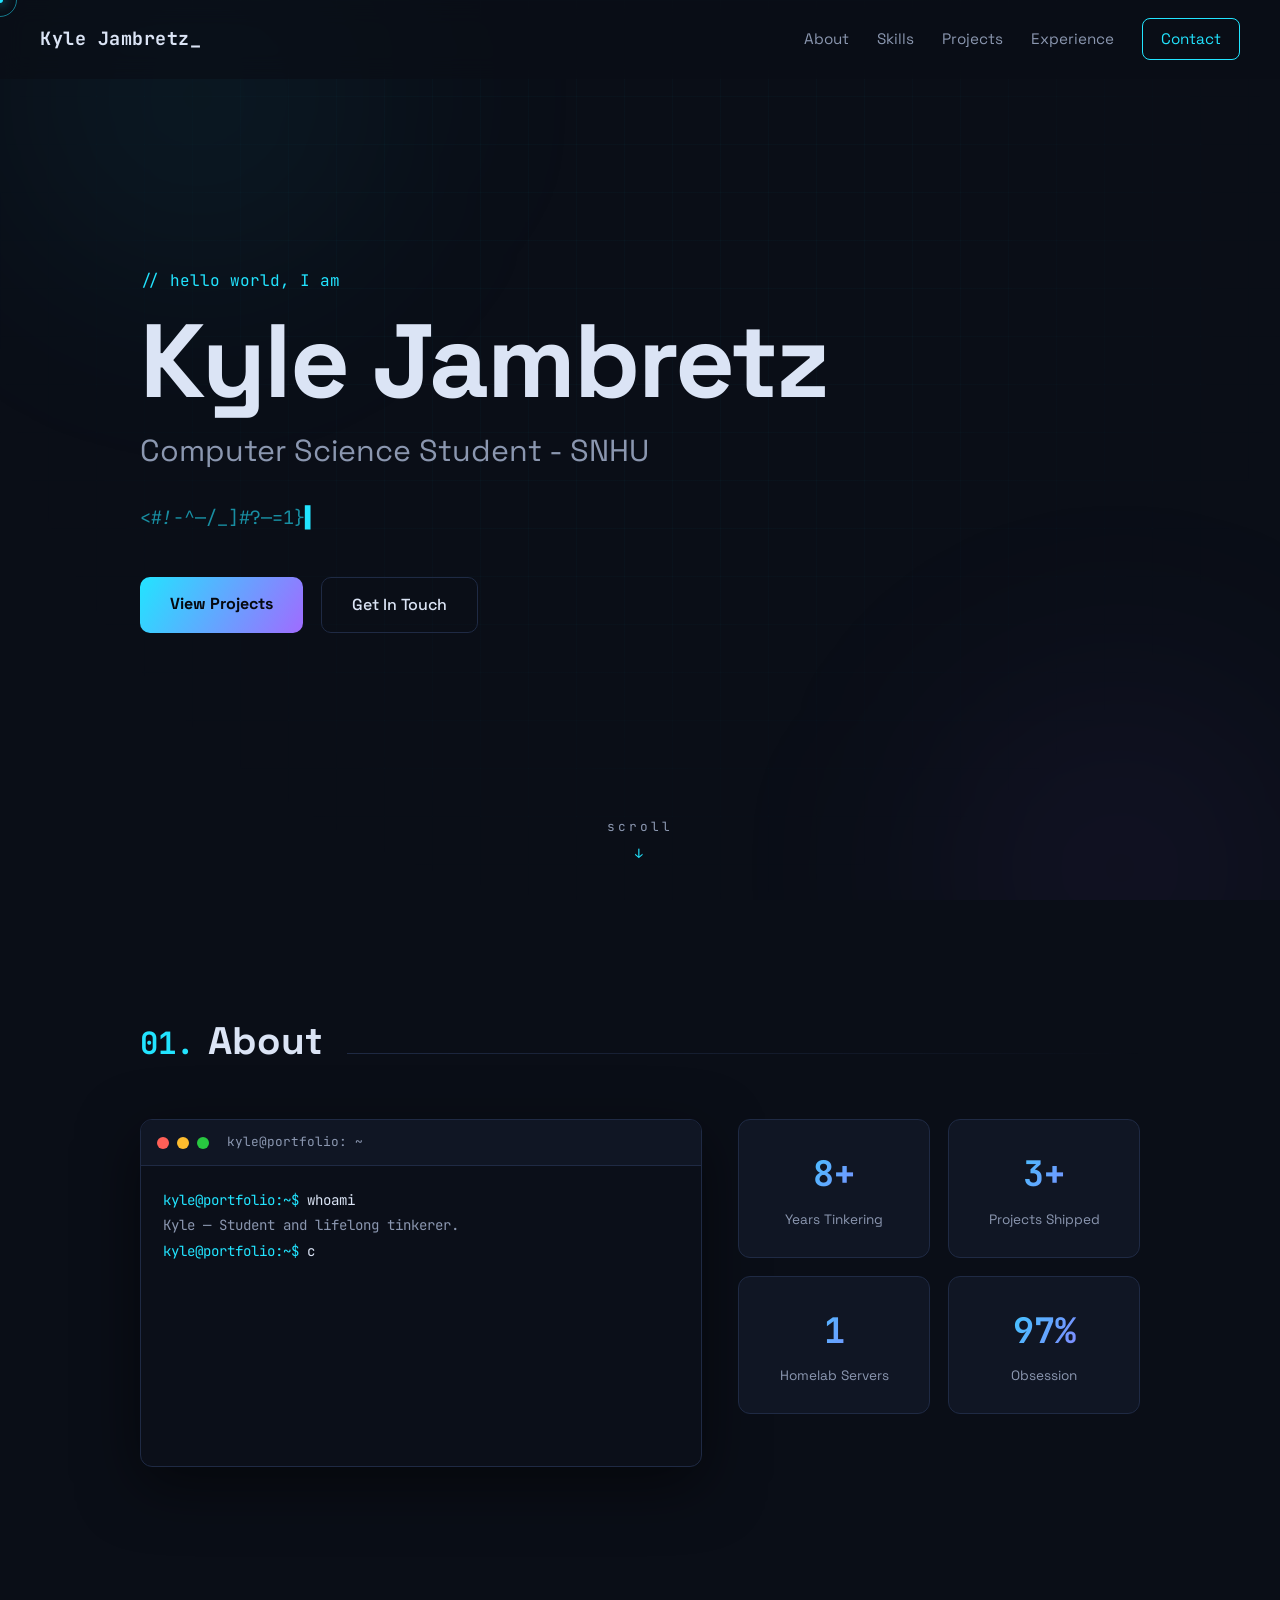
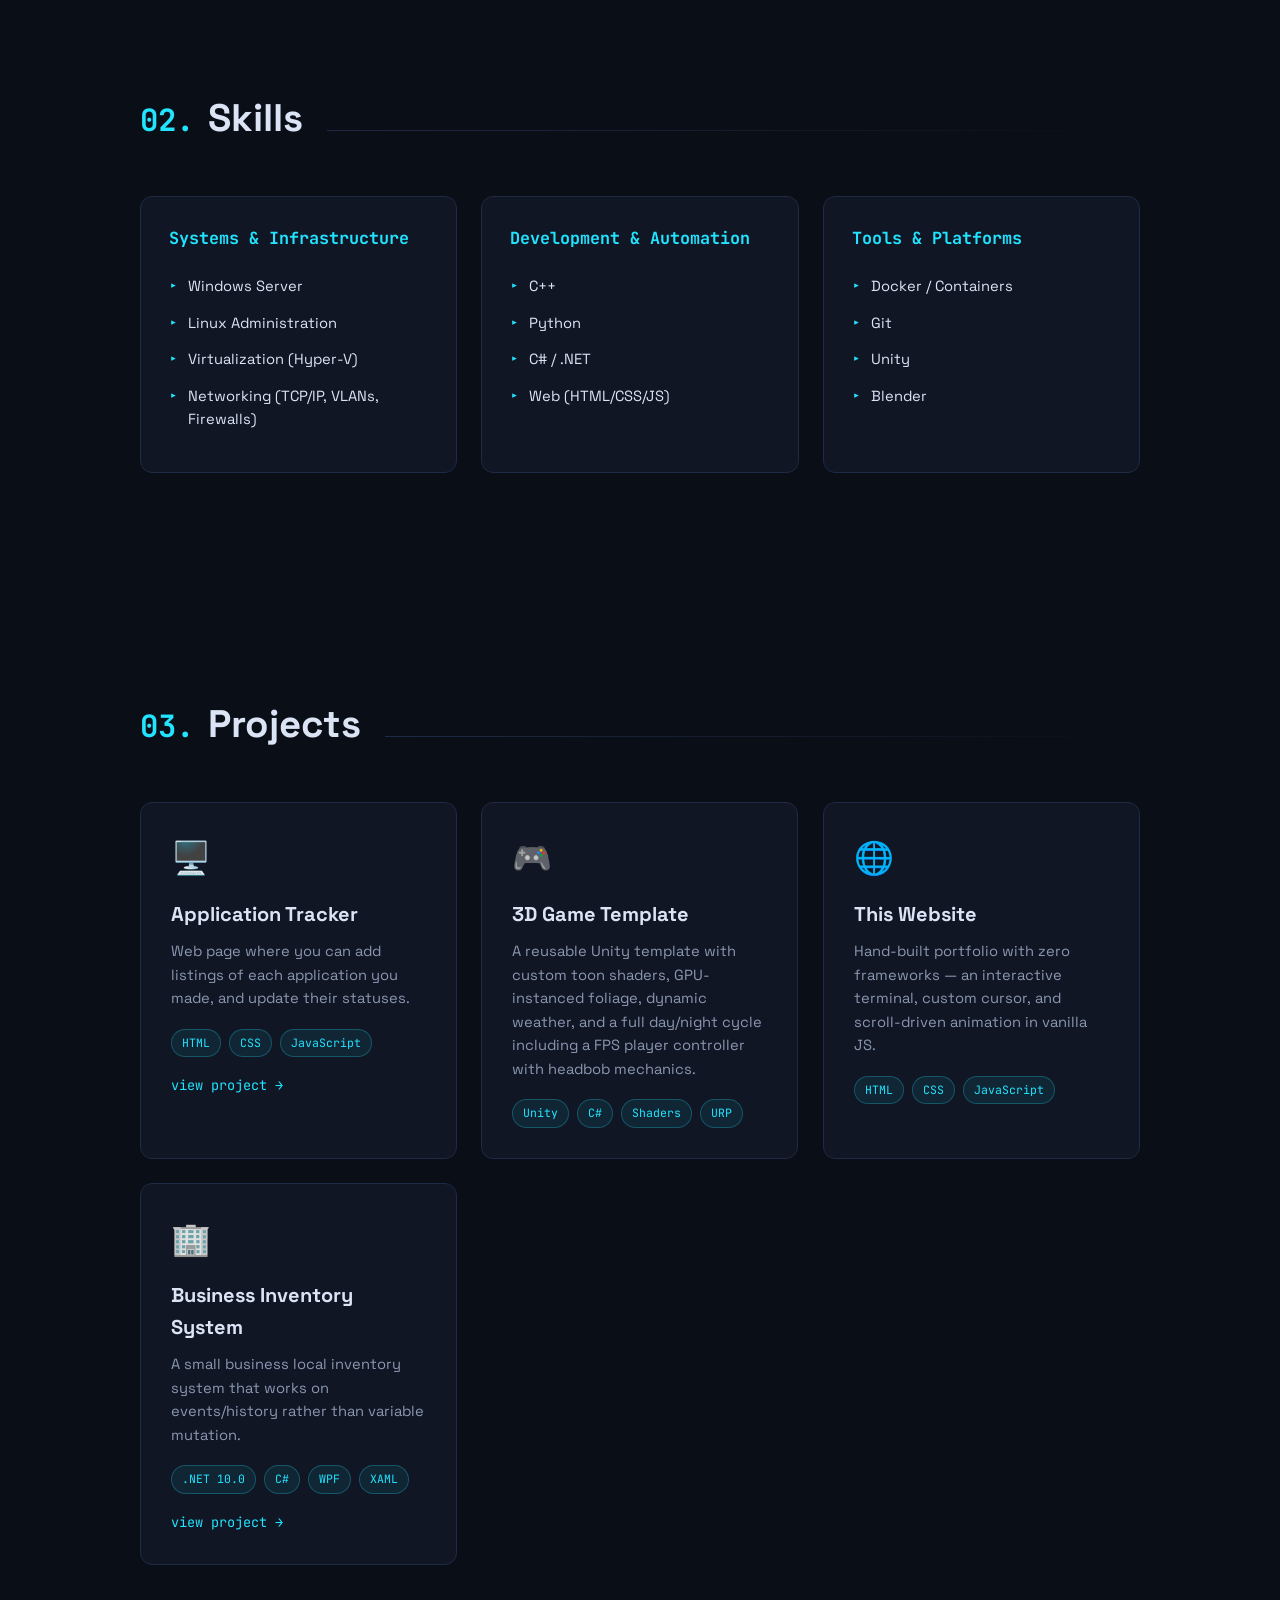
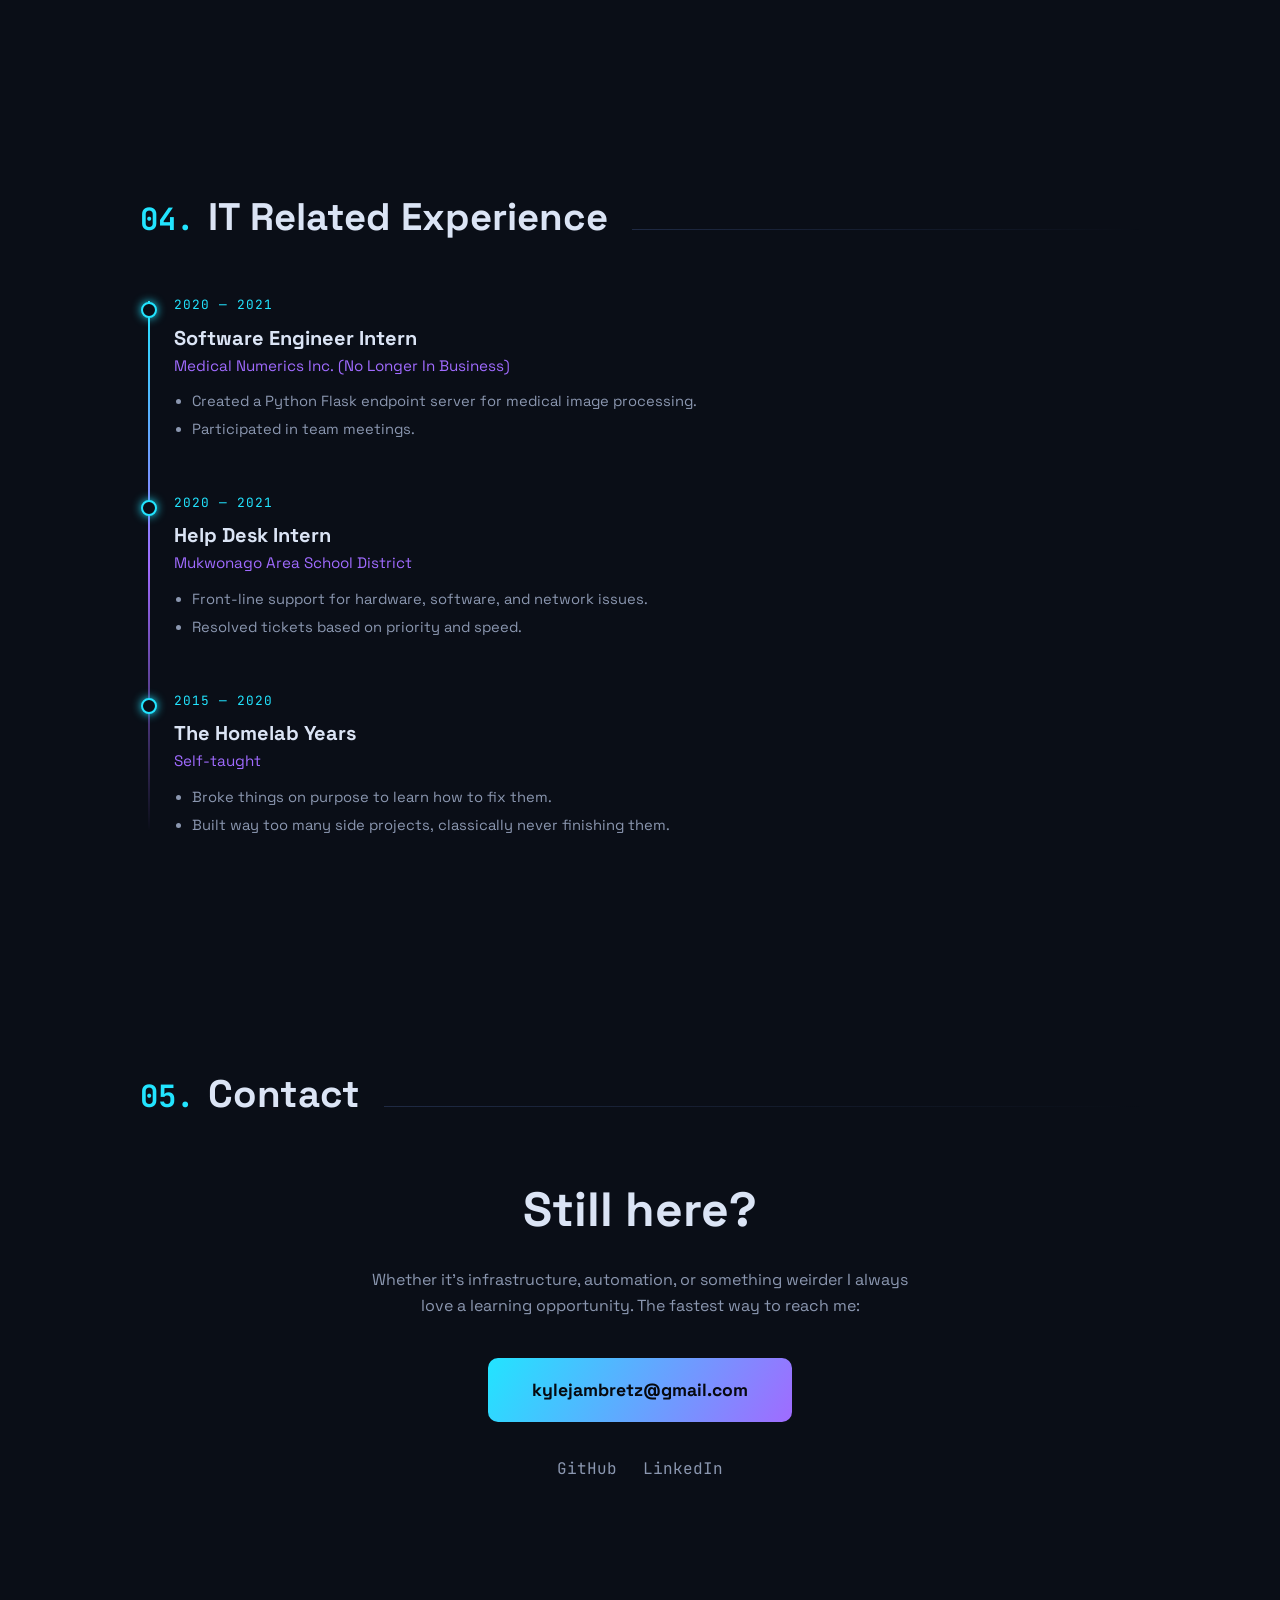
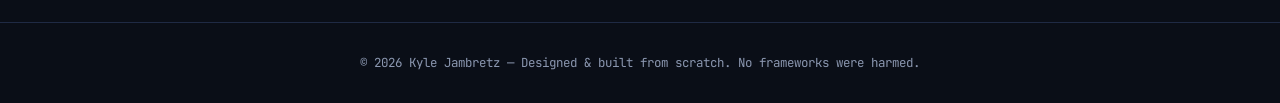
==== commit d0a464cd: "Merge conflict" ====
--- a/index.html
+++ b/index.html
@@ -73,7 +73,7 @@
     </section>
 
     <section id="experience" class="section">
-      <h2 class="section__title reveal"><span class="mono section__num">04.</span> Experience</h2>
+      <h2 class="section__title reveal"><span class="mono section__num">04.</span> IT Related Experience</h2>
       <div class="timeline" id="timeline"></div>
     </section>
 
